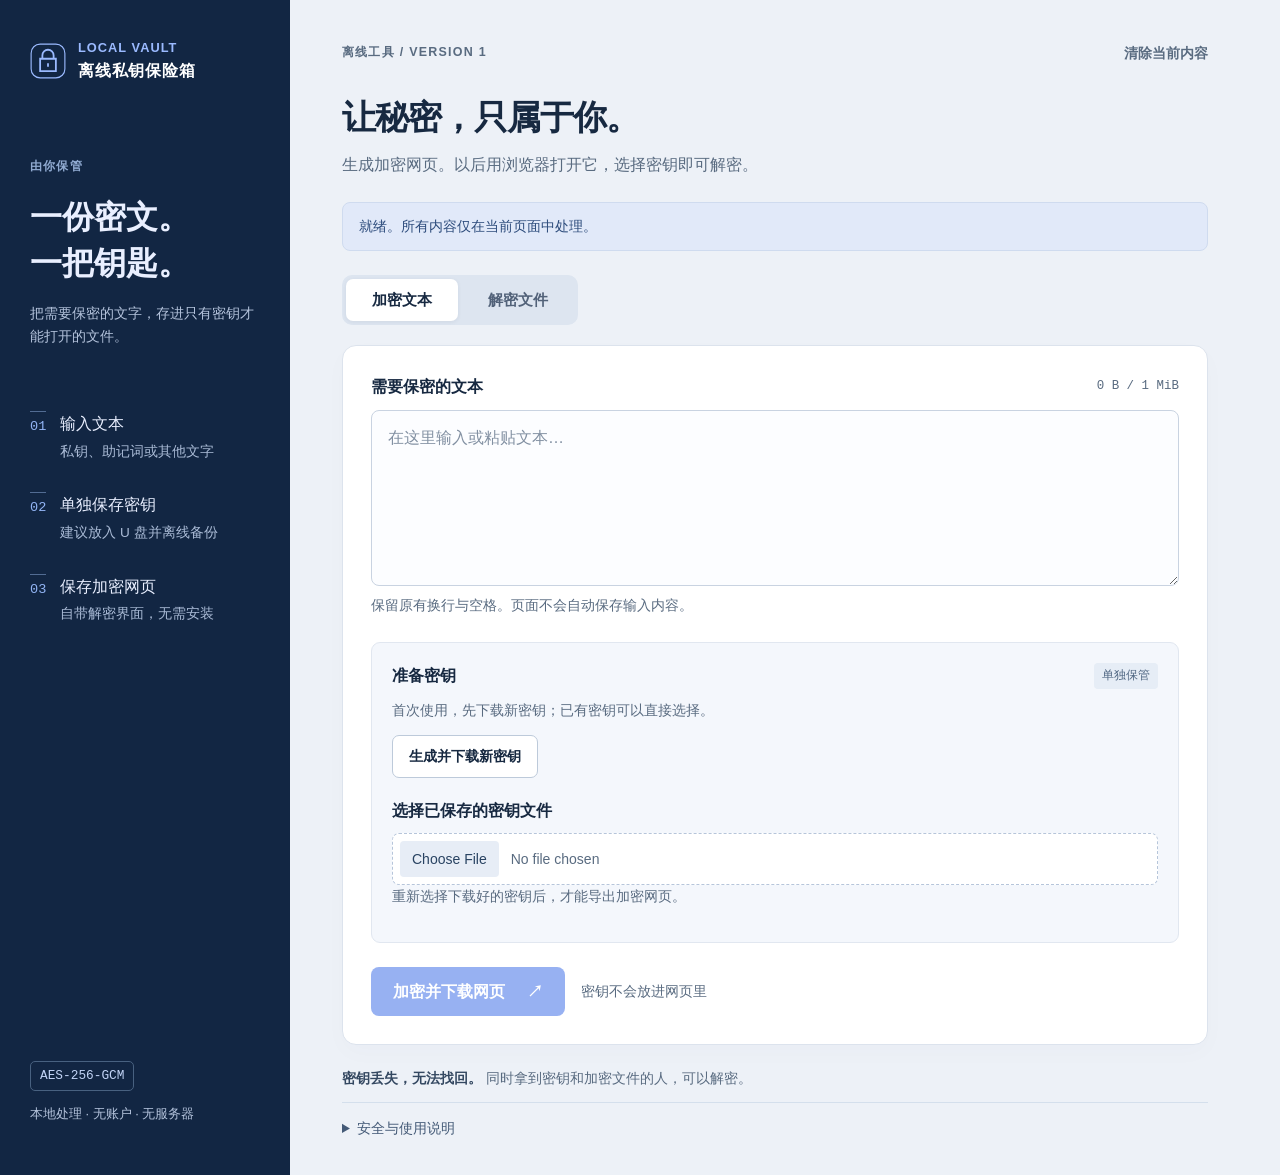
==== dist/离线私钥保险箱.html @ 16de8ae4 "Add standalone offline text encryption vault" ====
<!DOCTYPE html>
<html lang="zh-CN">
<head>
<meta charset="utf-8">
<meta name="viewport" content="width=device-width, initial-scale=1">
<meta http-equiv="Content-Security-Policy" content="default-src 'none'; script-src 'sha256-Pz9Ehizz+CztJKnGuT5qFZwcDbtRwVvG6JyWUM5L2jE=' 'sha256-0K/lf4vNQnO8iaAItMaTrMNDYOmOXX7YpHchv71oDTM='; style-src 'sha256-gRbUAlcmhjHmGNRMegYnKTde2boye4Ot4c38anyOLGw='; img-src data:; connect-src 'none'; object-src 'none'; base-uri 'none'; form-action 'none'">
<meta name="referrer" content="no-referrer">
<title>离线私钥保险箱</title>
<link rel="icon" type="image/svg+xml" href="data:image/svg+xml,%3Csvg xmlns='http://www.w3.org/2000/svg' viewBox='0 0 32 32'%3E%3Crect width='32' height='32' rx='8' fill='%23122643'/%3E%3Cpath d='M10 14v-3a6 6 0 0112 0v3M8 14h16v12H8z' fill='none' stroke='%237faaff' stroke-width='2'/%3E%3C/svg%3E">
<style>:root{color-scheme:light;--ink:#172941;--muted:#596b80;--blue:#275de4;--line:#dce3ed;--canvas:#edf1f7;font-family:-apple-system,BlinkMacSystemFont,"Segoe UI","PingFang SC","Microsoft YaHei",sans-serif;font-size:16px}*{box-sizing:border-box}[hidden]{display:none!important}body{margin:0;background:var(--canvas);color:var(--ink);line-height:1.6}button,input,textarea{font:inherit}button{cursor:pointer;border:0;font-weight:600;transition:background .15s}button:disabled{cursor:not-allowed;opacity:.48}button:focus-visible,input:focus-visible,textarea:focus-visible,summary:focus-visible{outline:3px solid #82a8ff;outline-offset:3px}button:not(:disabled):hover{filter:brightness(.95)}.shell{max-width:1440px;min-height:100vh;margin:auto;display:grid;grid-template-columns:290px minmax(0,1fr)}.rail{background:#122643;color:#e9efff;padding:38px 30px;display:flex;flex-direction:column;min-width:0}.brand{display:flex;align-items:center;gap:12px;color:#9bbaff;font-size:.8rem;font-weight:700;letter-spacing:.08em}.brand-cn{display:block;color:#fff;font-size:1rem;letter-spacing:.05em}.rail-copy{margin-top:68px}.eyebrow{font-size:.78rem;letter-spacing:.1em;font-weight:650}.rail-copy .eyebrow{color:#90aad1}.rail h2{font-size:2rem;font-weight:600;line-height:1.45;margin:16px 0}.rail p{font-size:.9rem;color:#b4c3dc}.steps{list-style:none;padding:0;margin:48px 0;display:grid;gap:30px}.steps li{display:flex;align-items:flex-start;gap:14px;font-size:1rem}.steps li>span{font-family:ui-monospace,monospace;font-size:.85rem;color:#92b4f4;border-top:1px solid #526c93;padding-top:4px}.steps small{display:block;font-size:.85rem;color:#aabbd6;margin-top:4px}.rail-foot{margin-top:auto;padding-top:25px}.protocol{display:inline-block;font-family:ui-monospace,monospace;border:1px solid #486180;border-radius:5px;font-size:.8rem;padding:4px 9px;color:#c2d4f6}.rail-foot p{font-size:.8rem}main{width:100%;max-width:970px;padding:34px 52px 36px;min-width:0}.topline{display:flex;justify-content:space-between;align-items:center;gap:16px;color:var(--muted)}.quiet{background:transparent;color:var(--muted);font-size:.875rem;padding:8px 0}.heading{margin:24px 0}.heading h1{font-size:2.1rem;line-height:1.3;letter-spacing:-.03em;margin:0 0 12px;font-weight:680}.heading p{margin:0;color:var(--muted);font-size:1rem}.notice{background:#e1e9f9;color:#2c4b7b;border:1px solid #cfdbef;border-radius:8px;padding:12px 16px;font-size:.9rem;overflow-wrap:anywhere;margin-bottom:24px;min-height:49px}.notice.error{background:#fff0f0;border-color:#edc1c1;color:#963434}.notice.success{background:#e7f3ed;border-color:#c3ddcf;color:#246346}.tabs{display:flex;gap:4px;padding:4px;background:#dde5f0;border-radius:10px;width:fit-content;margin-bottom:20px}.tabs button{color:#526279;background:transparent;border-radius:7px;padding:9px 26px;font-size:.95rem}.tabs button[aria-pressed=true]{background:#fff;color:var(--ink);box-shadow:0 1px 4px #17294112}.panel{padding:28px;background:#fff;border:1px solid var(--line);border-radius:14px;box-shadow:0 8px 24px #17345605}label,.panel h2{font-size:1rem;font-weight:620}.panel h2{margin:0}.label-row{display:flex;align-items:center;justify-content:space-between;gap:12px;margin-bottom:10px;flex-wrap:wrap}.meta{color:var(--muted);font-family:ui-monospace,monospace;font-size:.78rem}textarea{width:100%;resize:vertical;min-height:176px;border:1px solid #c9d3e1;border-radius:8px;padding:14px 16px;color:var(--ink);background:#fcfdff;line-height:1.65;font-size:1rem;display:block}textarea::placeholder{color:#8290a2}.help{color:var(--muted);font-size:.875rem;line-height:1.6;margin:8px 0 0;overflow-wrap:anywhere}.key-box{margin-top:26px;padding:20px;background:#f4f7fc;border:1px solid #e1e7f0;border-radius:9px}.key-box p{font-size:.875rem;color:var(--muted);margin:0 0 14px}.tag{font-size:.78rem;color:#506783;background:#e6edf6;padding:3px 8px;border-radius:4px}.secondary{background:#fff;border:1px solid #bdcada;border-radius:7px;padding:9px 16px;color:var(--ink);font-size:.9rem}.file-label{display:block;margin:20px 0 9px}input[type=file]{display:block;width:100%;max-width:100%;min-width:0;font-size:.875rem;border:1px dashed #b6c5da;border-radius:7px;background:#fff;padding:7px;color:var(--muted);overflow:hidden}input[type=file]::file-selector-button{font:inherit;background:#e7edf6;border:0;color:#294362;padding:7px 12px;margin-right:12px;border-radius:4px;cursor:pointer}.action-row{display:flex;align-items:center;gap:16px;margin-top:24px;flex-wrap:wrap}.action-row .help{margin:0}.primary{background:var(--blue);color:#fff;padding:12px 22px;border-radius:8px;min-height:48px;font-size:1rem}.primary span{margin-left:18px}#decrypt{margin-top:20px}.verification{border-top:1px solid var(--line);margin-top:24px;padding-top:22px}.verification p{color:var(--muted);font-size:.875rem}.verification label{display:block;margin-bottom:9px;font-size:.9rem}.sealed-info{display:flex;align-items:center;gap:16px;background:#f4f7fc;border-radius:8px;padding:18px;margin:18px 0 24px}.sealed-info p{font-size:.875rem;margin:4px 0 0;color:var(--muted)}.seal-icon{font-size:2rem;color:#5079c6}.result{border-top:1px solid var(--line);padding-top:22px;margin-top:26px}.compact{padding:6px 12px;font-size:.875rem}.result-empty{background:#f7f9fc;border:1px dashed #ced8e5;min-height:96px;padding:24px 16px;display:flex;align-items:center;justify-content:center;color:#708096;font-size:.9rem;text-align:center;border-radius:8px;margin:0}.notes{margin-top:22px;color:var(--muted);font-size:.875rem}.notes>p{margin:0 0 12px}.notes strong{color:#344861;font-weight:620}details{border-top:1px solid #d4dfec;padding-top:14px}summary{cursor:pointer;width:fit-content;font-size:.875rem;color:#445a77}details p{margin:10px 0}.sr-only{position:absolute;width:1px;height:1px;padding:0;margin:-1px;overflow:hidden;clip:rect(0,0,0,0);white-space:nowrap;border:0}.is-sealed .steps{display:none}.is-sealed .rail-copy{margin-bottom:100px}
@media(max-width:1050px){.shell{grid-template-columns:240px minmax(0,1fr)}.rail{padding:30px 24px}main{padding:30px}.heading h1{font-size:1.85rem}.rail h2{font-size:1.8rem}}
@media(max-width:760px){.shell{display:block}.rail{padding:20px 24px}.rail-copy,.steps,.rail-foot{display:none}.brand{font-size:.75rem}.brand-cn{font-size:.95rem}main{padding:22px 18px 30px}.topline{align-items:flex-start}.topline .eyebrow{font-size:.75rem}.heading{margin:20px 0}.heading h1{font-size:1.65rem}.heading p{font-size:.95rem}.panel{padding:20px 16px}.key-box{padding:16px}.notice{margin-bottom:18px}.tabs{width:100%}.tabs button{flex:1;padding:9px 10px}.primary{width:100%}.action-row{gap:9px}.action-row .help{width:100%;text-align:center}.label-row{gap:6px}.quiet{padding:0;font-size:.8rem}.is-sealed .rail-copy{display:none}.notes{font-size:.875rem}}
@media(prefers-reduced-motion:reduce){*{transition:none!important}}
</style>
</head>
<body>
<div class="shell">
<aside class="rail">
  <div class="brand"><svg width="36" height="36" viewBox="0 0 32 32" fill="none" aria-hidden="true"><rect x="1" y="1" width="30" height="30" rx="8" stroke="currentColor"/><path d="M11 14v-3a5 5 0 0110 0v3M9 14h14v11H9zM16 18v3" stroke="currentColor" stroke-width="1.6"/></svg><span>LOCAL VAULT<span class="brand-cn">离线私钥保险箱</span></span></div>
  <div class="rail-copy"><span class="eyebrow">由你保管</span><h2>一份密文。<br>一把钥匙。</h2><p>把需要保密的文字，存进只有密钥才能打开的文件。</p></div>
  <ol class="steps"><li><span>01</span><div>输入文本<small>私钥、助记词或其他文字</small></div></li><li><span>02</span><div>单独保存密钥<small>建议放入 U 盘并离线备份</small></div></li><li><span>03</span><div>保存加密网页<small>自带解密界面，无需安装</small></div></li></ol>
  <div class="rail-foot"><span class="protocol">AES-256-GCM</span><p>本地处理 · 无账户 · 无服务器</p></div>
</aside>
<main>
  <header class="topline"><span class="eyebrow" id="mode-label">离线工具 / VERSION 1</span><button id="clear" class="quiet" type="button">清除当前内容</button></header>
  <div class="heading"><h1 id="page-title">让秘密，只属于你。</h1><p id="page-description">生成加密网页。以后用浏览器打开它，选择密钥即可解密。</p></div>
  <noscript><p class="notice error">需要启用 JavaScript 才能在本地执行加密和解密。</p></noscript>
  <div id="status" class="notice" role="status" aria-live="polite">就绪。所有内容仅在当前页面中处理。</div>
  <nav class="tabs" aria-label="操作方式" id="tabs"><button type="button" id="tab-encrypt" aria-pressed="true">加密文本</button><button type="button" id="tab-decrypt" aria-pressed="false">解密文件</button></nav>
  <section id="encrypt-panel" class="panel" aria-label="加密文本">
    <div class="label-row"><label for="encrypt-text">需要保密的文本</label><span class="meta" id="byte-count">0 B / 1 MiB</span></div>
    <textarea id="encrypt-text" placeholder="在这里输入或粘贴文本…" spellcheck="false" autocomplete="off" autocorrect="off" autocapitalize="off" aria-describedby="text-help"></textarea>
    <p class="help" id="text-help">保留原有换行与空格。页面不会自动保存输入内容。</p>
    <div class="key-box"><div class="label-row"><h2>准备密钥</h2><span class="tag">单独保管</span></div><p>首次使用，先下载新密钥；已有密钥可以直接选择。</p><button id="generate-key" type="button" class="secondary" data-lock>生成并下载新密钥</button><label for="encrypt-key" class="file-label">选择已保存的密钥文件</label><input id="encrypt-key" type="file" accept=".key" data-lock><p id="encrypt-key-info" class="help">重新选择下载好的密钥后，才能导出加密网页。</p></div>
    <div class="action-row"><button id="encrypt" type="button" class="primary" disabled>加密并下载网页 <span aria-hidden="true">↗</span></button><span class="help">密钥不会放进网页里</span></div>
    <div id="verify-box" class="verification" hidden><h2>最后一步：验证保存的文件</h2><p>选择刚下载的加密网页。校验通过后，页面会清除输入文本和当前密钥。</p><label for="verify-file">选择下载的加密网页，完成校验</label><input id="verify-file" type="file" accept=".html,.htm" data-lock></div>
  </section>
  <section id="decrypt-panel" class="panel" aria-label="解密文件" hidden>
    <div id="file-picker"><label for="encrypted-file">选择加密网页</label><input id="encrypted-file" type="file" accept=".html,.htm" data-lock></div>
    <div class="sealed-info"><span class="seal-icon" aria-hidden="true">▣</span><div><h2 id="cipher-title">等待选择加密文件</h2><p id="cipher-info">这里只读取密文，不执行导入网页中的代码。</p></div></div>
    <label for="decrypt-key" class="file-label">选择对应的密钥文件</label><input id="decrypt-key" type="file" accept=".key" data-lock><p id="decrypt-key-info" class="help">密钥只用于当前页面，不会被上传。</p>
    <button id="decrypt" type="button" class="primary" disabled>使用密钥解密</button>
    <div class="result"><div class="label-row"><h2>解密结果</h2><button id="reveal" type="button" class="secondary compact" disabled aria-expanded="false">显示原文</button></div><p id="result-placeholder" class="result-empty">成功解密后，点击「显示原文」查看。</p><label for="plain-output" class="sr-only">解密后的原文</label><textarea id="plain-output" readonly hidden spellcheck="false" autocomplete="off"></textarea><p class="help">切换窗口会隐藏原文。显示后可自行选中文字复制。</p></div>
  </section>
  <footer class="notes"><p><strong>密钥丢失，无法找回。</strong> 同时拿到密钥和加密文件的人，可以解密。</p><details><summary>安全与使用说明</summary><div><p>密钥由系统安全随机源生成，采用 AES-256-GCM 加密并检测密文篡改。正确实现且密钥未泄露时，以目前公开技术，穷举在现实中不可行；这不代表电脑中毒后也能保护明文。</p><p>只打开自己导出或确认可信的加密网页。HTML 内含可执行代码，被替换的网页可能窃取你随后选择的密钥。不要将密文篡改检测理解为网页代码可信验证。</p><p>建议断网使用，并将密钥另存到 U 盘、再做离线备份。不要将两份文件一起同步到云盘。5 分钟无操作会清除当前敏感内容；浏览器内存、系统交换文件和剪贴板历史无法保证彻底擦除。</p><p>请使用支持本地文件 Web Crypto 的现代浏览器。下载是由浏览器保存的，页面无法设置磁盘文件权限；请使用你自己的系统账户保护下载目录。文件格式与解密代码公开，不绑定账户或原电脑。</p></div></details></footer>
</main>
</div>
<script id="vault-payload" type="application/octet-stream"></script>
<script>/* Public format and cryptography only. No DOM, storage or network. */
globalThis.Vault = (() => {
  'use strict';
  const MAX = 1048576;
  const enc = new TextEncoder();
  const header = enc.encode('PVLT0001');
  const keyHeader = enc.encode('PKEY0001');
  const marker = /<script id="vault-payload" type="application\/octet-stream">([A-Za-z0-9+/=]*)<\/script>/g;
  function bytes(b) { if (!(b instanceof Uint8Array)) throw new Error('文件数据格式无效。'); return b; }
  function checkKey(k) { if (bytes(k).length !== 32) throw new Error('密钥长度无效。'); return k; }
  function matches(a,b) { return b.every((v,i) => a[i] === v); }
  function join(...parts) { const out = new Uint8Array(parts.reduce((n,p)=>n+p.length,0)); let offset=0; for(const p of parts){out.set(p,offset);offset+=p.length;} return out; }
  function generateKey() { return crypto.getRandomValues(new Uint8Array(32)); }
  function keyFile(k) { return join(keyHeader,checkKey(k)); }
  function parseKey(b) { if(bytes(b).length!==40 || !matches(b,keyHeader)) throw new Error('请选择本工具生成的 .key 密钥文件（40 字节）。'); return b.slice(8); }
  async function importKey(k,usage) { return crypto.subtle.importKey('raw',checkKey(k),'AES-GCM',false,[usage]); }
  async function seal(text,k) {
    if(typeof text!=='string') throw new Error('请输入文本。');
    const plain=enc.encode(text);
    if(!plain.length || plain.length>MAX) throw new Error('请输入 1 字节至 1 MiB 的文本。');
    try {
      const key=await importKey(k,'encrypt');
      const iv=crypto.getRandomValues(new Uint8Array(12));
      const cipher=await crypto.subtle.encrypt({name:'AES-GCM',iv,additionalData:header,tagLength:128},key,plain);
      return join(header,iv,new Uint8Array(cipher));
    } finally { plain.fill(0); }
  }
  async function open(b,k) {
    if(bytes(b).length<37 || b.length>MAX+36 || !matches(b,header)) throw new Error('加密文件格式、版本或长度无效。');
    const key=await importKey(k,'decrypt');
    let plain;
    try {
      plain=new Uint8Array(await crypto.subtle.decrypt({name:'AES-GCM',iv:b.slice(8,20),additionalData:header,tagLength:128},key,b.slice(20)));
      return new TextDecoder('utf-8',{fatal:true,ignoreBOM:true}).decode(plain);
    } catch { throw new Error('无法解密：密钥不匹配，或加密内容已损坏、被修改。'); }
    finally { if(plain) plain.fill(0); }
  }
  function toBase64(b) { bytes(b); let s=''; for(let i=0;i<b.length;i+=8192)s+=String.fromCharCode(...b.subarray(i,i+8192)); return btoa(s); }
  function fromBase64(s) {
    if(typeof s!=='string'||s.length>Math.ceil((MAX+36)/3)*4||!s.length||s.length%4||!/^[A-Za-z0-9+/]*={0,2}$/.test(s))throw new Error('加密数据编码无效。');
    let raw; try{raw=atob(s);}catch{throw new Error('加密数据编码无效。');}
    if(btoa(raw)!==s)throw new Error('加密数据编码无效。');
    return Uint8Array.from(raw,c=>c.charCodeAt(0));
  }
  function locate(html) {
    if(typeof html!=='string'||html.length>4*1024*1024)throw new Error('加密网页无效或超过 4 MiB。');
    const all=[...html.matchAll(marker)];
    if(all.length!==1)throw new Error('没有找到唯一的加密数据，请选择本工具导出的 HTML 文件。');
    return all[0];
  }
  function extract(html) {return fromBase64(locate(html)[1]);}
  function embed(template,b) {
    locate(template);
    return template.replace(marker,()=>'<script id="vault-payload" type="application/octet-stream">'+toBase64(b)+'<\/script>');
  }
  async function fingerprint(k) {const hash=new Uint8Array(await crypto.subtle.digest('SHA-256',checkKey(k)));return [...hash.slice(0,8)].map(n=>n.toString(16).padStart(2,'0')).join('').match(/.{4}/g).join('-');}
  return Object.freeze({MAX,generateKey,keyFile,parseKey,seal,open,toBase64,fromBase64,extract,embed,fingerprint});
})();
</script>
<script>(() => {
  'use strict';
  // Capture the static document before any user input or state can enter the DOM.
  // Only the inert Base64 payload is replaced when exporting; never serialize live UI.
  const TEMPLATE='<!DOCTYPE html>\n'+document.documentElement.outerHTML;
  const $=id=>document.getElementById(id);
  const V=globalThis.Vault;
  let encryptKey=null,decryptKey=null,cipher=null,pendingCipher=null,expectedFingerprint=null;
  let pendingHTML=null,textRevision=0,pendingRevision=-1;
  let plaintext=null,showing=false,busy=false,epoch=0,lastActivity=Date.now(),embedded=false;
  const urls=new Set();
  function notify(message,type=''){ $('status').textContent=message;$('status').className='notice'+(type?' '+type:''); }
  function hide(){showing=false;$('plain-output').value='';$('plain-output').hidden=true;$('result-placeholder').hidden=false;$('reveal').textContent='显示原文';$('reveal').setAttribute('aria-expanded','false');}
  function clearResult(){plaintext=null;hide();$('reveal').disabled=true;$('result-placeholder').textContent='成功解密后，点击「显示原文」查看。';}
  function wipeKey(which){if(which==='encrypt'){if(encryptKey)encryptKey.fill(0);encryptKey=null;}else{if(decryptKey)decryptKey.fill(0);decryptKey=null;}}
  function sync(){
    document.querySelectorAll('[data-lock]').forEach(el=>el.disabled=busy);
    $('encrypt').disabled=busy||!encryptKey||!$('encrypt-text').value;
    $('decrypt').disabled=busy||!decryptKey||!cipher;
    $('reveal').disabled=busy||plaintext===null;
    $('tab-encrypt').disabled=busy;$('tab-decrypt').disabled=busy;
  }
  async function run(action){
    if(busy)return;
    busy=true;sync();const current=epoch;const valid=()=>epoch===current;
    try{await action(valid);}catch(error){if(valid())notify(error instanceof Error?error.message:'操作失败，请重试。','error');}
    finally{if(valid()){busy=false;sync();}}
  }
  function selectTab(name){hide();$('encrypt-panel').hidden=name!=='encrypt';$('decrypt-panel').hidden=name!=='decrypt';$('tab-encrypt').setAttribute('aria-pressed',String(name==='encrypt'));$('tab-decrypt').setAttribute('aria-pressed',String(name==='decrypt'));}
  function updateCount(){const n=new TextEncoder().encode($('encrypt-text').value).length;$('byte-count').textContent=(n<1024?n+' B':(n/1024).toFixed(1)+' KiB')+' / 1 MiB';}
  function clear(silent=false){
    epoch++;textRevision++;busy=false;wipeKey('encrypt');wipeKey('decrypt');expectedFingerprint=null;pendingCipher=null;pendingHTML=null;pendingRevision=-1;clearResult();
    $('encrypt-text').value='';updateCount();
    for(const id of ['encrypt-key','decrypt-key','verify-file'])$(id).value='';
    $('encrypt-key-info').textContent='重新选择下载好的密钥后，才能导出加密网页。';
    $('decrypt-key-info').textContent='密钥只用于当前页面，不会被上传。';
    $('verify-box').hidden=true;
    for(const url of urls)URL.revokeObjectURL(url);urls.clear();
    if(!silent)notify('已清除当前文本和密钥。磁盘上的文件未删除。');sync();
  }
  function download(data,name,type){
    const url=URL.createObjectURL(new Blob([data],{type}));urls.add(url);
    const a=document.createElement('a');a.href=url;a.download=name;document.body.append(a);a.click();a.remove();
    setTimeout(()=>{URL.revokeObjectURL(url);urls.delete(url);},60000);
  }
  function stamp(){return new Date().toISOString().replace(/[-:]/g,'').replace(/\.\d+Z$/,'Z');}
  async function readKey(input){const file=input.files[0];if(!file)throw new Error('请先选择密钥文件。');if(file.size!==40)throw new Error('密钥文件必须是本工具生成的 40 字节 .key 文件。');const b=new Uint8Array(await file.arrayBuffer());try{return V.parseKey(b);}finally{b.fill(0);}}
  async function readHTML(input){const file=input.files[0];if(!file)throw new Error('请选择加密网页。');if(file.size>4*1024*1024)throw new Error('加密网页超过 4 MiB 上限。');return file.text();}
  async function readCipher(input){return V.extract(await readHTML(input));}
  function describeCipher(){ $('cipher-title').textContent='加密内容已载入';$('cipher-info').textContent='密文 '+(cipher.length/1024).toFixed(1)+' KiB · 需要对应密钥才能打开';}
  $('tab-encrypt').addEventListener('click',()=>selectTab('encrypt'));
  $('tab-decrypt').addEventListener('click',()=>selectTab('decrypt'));
  $('clear').addEventListener('click',()=>clear());
  $('encrypt-text').addEventListener('input',()=>{textRevision++;updateCount();sync();});
  $('generate-key').addEventListener('click',()=>run(async valid=>{
    wipeKey('encrypt');expectedFingerprint=null;$('encrypt-key').value='';
    const k=V.generateKey();
    try{const fp=await V.fingerprint(k);if(!valid())return;expectedFingerprint=fp;download(V.keyFile(k),'保险箱密钥-'+fp+'.key','application/octet-stream');$('encrypt-key-info').textContent='新密钥编号 '+fp+'。请在下方重新选择刚下载的密钥。';notify('已发起密钥下载。保存好后，重新选择同一份密钥文件。');}
    finally{k.fill(0);}
  }));
  $('encrypt-key').addEventListener('change',()=>{
    wipeKey('encrypt');$('encrypt-key-info').textContent='正在读取密钥…';
    run(async valid=>{let k;try{k=await readKey($('encrypt-key'));const fp=await V.fingerprint(k);if(!valid())return;if(expectedFingerprint&&fp!==expectedFingerprint)throw new Error('这不是刚生成的密钥。请选择刚下载的文件，或点击「清除当前内容」后使用其他密钥。');encryptKey=k;k=null;$('encrypt-key-info').textContent='已读取保存的密钥 · '+fp;notify('密钥已读取，可以加密文本。');}finally{if(k)k.fill(0);if(valid()&&!encryptKey)$('encrypt-key-info').textContent='密钥尚未通过校验，请重新选择。';}});
  });
  $('encrypt').addEventListener('click',()=>run(async valid=>{
    const k=encryptKey.slice();let e;
    try{e=await V.seal($('encrypt-text').value,k);const restored=await V.open(e,k);if(!valid())return;if(restored!==$('encrypt-text').value)throw new Error('加密校验未通过或文本在处理期间发生变化，请重试。');const html=V.embed(TEMPLATE,e);pendingCipher=e;pendingHTML=html;pendingRevision=textRevision;download(html,'加密保险箱-'+stamp()+'.html','text/html;charset=utf-8');$('verify-file').value='';$('verify-box').hidden=false;notify('已发起加密网页下载。请完成下方保存校验；密钥需要单独保管。');}
    finally{k.fill(0);}
  }));
  $('verify-file').addEventListener('change',()=>run(async valid=>{
    if(!pendingCipher||!encryptKey)throw new Error('请先加密并下载网页。');
    const expected=pendingCipher,html=await readHTML($('verify-file'));
    if(!valid())return;
    if(html!==pendingHTML)throw new Error('保存的网页与刚导出的完整文件不一致，可能不完整或已被修改，请重新选择。');
    const actual=V.extract(html);
    if(actual.length!==expected.length||actual.some((n,i)=>n!==expected[i]))throw new Error('选择的文件与刚导出的密文不一致，请重新选择。');
    const k=encryptKey.slice();try{await V.open(actual,k);}finally{k.fill(0);}
    if(!valid())return;
    if(textRevision===pendingRevision){clear(true);notify('保存校验通过。当前文本和密钥已清除；请将密钥与加密网页分开备份。','success');}
    else{pendingCipher=null;pendingHTML=null;pendingRevision=-1;$('verify-box').hidden=true;notify('保存校验通过。你后来修改的文本已保留，尚未加密；请继续加密或手动清除。','success');}
  }));
  $('encrypted-file').addEventListener('change',()=>{cipher=null;clearResult();$('cipher-title').textContent='等待校验加密文件';run(async valid=>{const b=await readCipher($('encrypted-file'));if(!valid())return;cipher=b;describeCipher();notify('加密文件已读取，请选择对应密钥。');});});
  $('decrypt-key').addEventListener('change',()=>{wipeKey('decrypt');clearResult();$('decrypt-key-info').textContent='正在读取密钥…';run(async valid=>{let k;try{k=await readKey($('decrypt-key'));const fp=await V.fingerprint(k);if(!valid())return;decryptKey=k;k=null;$('decrypt-key-info').textContent='已读取密钥 · '+fp;notify('密钥已读取，点击「使用密钥解密」继续。');}finally{if(k)k.fill(0);if(valid()&&!decryptKey)$('decrypt-key-info').textContent='密钥无效，请重新选择。';}});});
  $('decrypt').addEventListener('click',()=>run(async valid=>{
    clearResult();const k=decryptKey.slice();const data=cipher;
    try{const text=await V.open(data,k);if(!valid())return;plaintext=text;$('result-placeholder').textContent='已解密并通过完整性校验。原文保持隐藏。';notify('解密成功。点击「显示原文」查看。','success');}
    finally{k.fill(0);}
  }));
  $('reveal').addEventListener('click',()=>{
    if(plaintext===null)return;
    if(showing){hide();return;}
    showing=true;$('plain-output').value=plaintext;$('plain-output').hidden=false;$('result-placeholder').hidden=true;$('reveal').textContent='隐藏原文';$('reveal').setAttribute('aria-expanded','true');
  });
  window.addEventListener('blur',hide);
  document.addEventListener('visibilitychange',()=>{if(document.hidden)hide();});
  for(const event of ['pointerdown','keydown','input','change'])document.addEventListener(event,()=>{lastActivity=Date.now();},{passive:true});
  setInterval(()=>{if(Date.now()-lastActivity>=300000&&(encryptKey||decryptKey||plaintext!==null||$('encrypt-text').value||expectedFingerprint)){clear(true);notify('已因 5 分钟无操作清除当前文本和密钥。');}},1000);
  window.addEventListener('pagehide',()=>clear(true));
  function init(){
    if(!globalThis.crypto?.subtle||!globalThis.crypto?.getRandomValues){notify('当前浏览器不支持本地加密。请用支持 Web Crypto 的现代浏览器直接打开此文件。','error');document.querySelectorAll('button,input,textarea').forEach(el=>{if(el.id!=='clear')el.disabled=true;});return;}
    const payload=$('vault-payload').textContent;
    if(payload){embedded=true;document.body.classList.add('is-sealed');$('tabs').hidden=true;$('file-picker').hidden=true;$('mode-label').textContent='加密文件 / VERSION 1';$('page-title').textContent='用你的密钥，打开秘密。';$('page-description').textContent='这个文件自带解密功能。选择密钥即可在本地查看，无需联网。';selectTab('decrypt');try{cipher=V.fromBase64(payload);describeCipher();notify('加密文件已就绪。请选择对应的密钥文件。');}catch(e){notify(e.message,'error');}}
    sync();
  }
  init();
})();
</script>
</body>
</html>
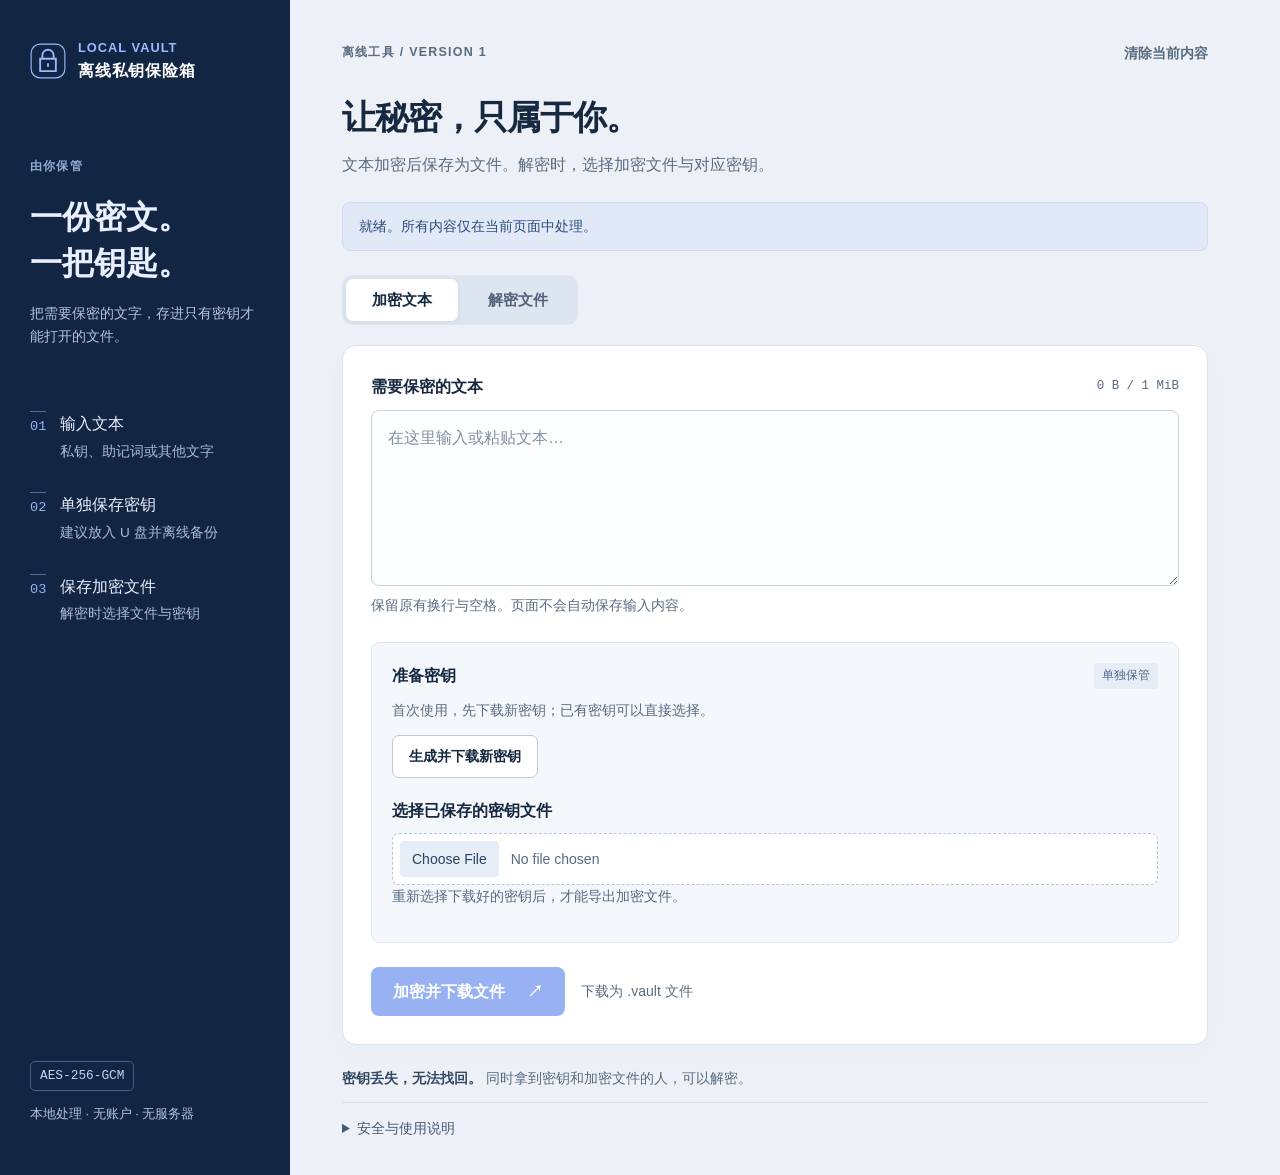
==== commit 0ec1ecc0: "Export encrypted vault files and decrypt with separate keys" ====
--- a/dist/离线私钥保险箱.html
+++ b/dist/离线私钥保险箱.html
@@ -3,7 +3,7 @@
 <head>
 <meta charset="utf-8">
 <meta name="viewport" content="width=device-width, initial-scale=1">
-<meta http-equiv="Content-Security-Policy" content="default-src 'none'; script-src 'sha256-Pz9Ehizz+CztJKnGuT5qFZwcDbtRwVvG6JyWUM5L2jE=' 'sha256-0K/lf4vNQnO8iaAItMaTrMNDYOmOXX7YpHchv71oDTM='; style-src 'sha256-gRbUAlcmhjHmGNRMegYnKTde2boye4Ot4c38anyOLGw='; img-src data:; connect-src 'none'; object-src 'none'; base-uri 'none'; form-action 'none'">
+<meta http-equiv="Content-Security-Policy" content="default-src 'none'; script-src 'sha256-QJYfhJk1WUCYhkzziNHJxo3g7HhgWp8+yD1YOWvzRAQ=' 'sha256-ptz6bQspaPLFUF1kmcL9aYr/EFuZk35DYxd6Kd3TxSI='; style-src 'sha256-gRbUAlcmhjHmGNRMegYnKTde2boye4Ot4c38anyOLGw='; img-src data:; connect-src 'none'; object-src 'none'; base-uri 'none'; form-action 'none'">
 <meta name="referrer" content="no-referrer">
 <title>离线私钥保险箱</title>
 <link rel="icon" type="image/svg+xml" href="data:image/svg+xml,%3Csvg xmlns='http://www.w3.org/2000/svg' viewBox='0 0 32 32'%3E%3Crect width='32' height='32' rx='8' fill='%23122643'/%3E%3Cpath d='M10 14v-3a6 6 0 0112 0v3M8 14h16v12H8z' fill='none' stroke='%237faaff' stroke-width='2'/%3E%3C/svg%3E">
@@ -18,12 +18,12 @@
 <aside class="rail">
   <div class="brand"><svg width="36" height="36" viewBox="0 0 32 32" fill="none" aria-hidden="true"><rect x="1" y="1" width="30" height="30" rx="8" stroke="currentColor"/><path d="M11 14v-3a5 5 0 0110 0v3M9 14h14v11H9zM16 18v3" stroke="currentColor" stroke-width="1.6"/></svg><span>LOCAL VAULT<span class="brand-cn">离线私钥保险箱</span></span></div>
   <div class="rail-copy"><span class="eyebrow">由你保管</span><h2>一份密文。<br>一把钥匙。</h2><p>把需要保密的文字，存进只有密钥才能打开的文件。</p></div>
-  <ol class="steps"><li><span>01</span><div>输入文本<small>私钥、助记词或其他文字</small></div></li><li><span>02</span><div>单独保存密钥<small>建议放入 U 盘并离线备份</small></div></li><li><span>03</span><div>保存加密网页<small>自带解密界面，无需安装</small></div></li></ol>
+  <ol class="steps"><li><span>01</span><div>输入文本<small>私钥、助记词或其他文字</small></div></li><li><span>02</span><div>单独保存密钥<small>建议放入 U 盘并离线备份</small></div></li><li><span>03</span><div>保存加密文件<small>解密时选择文件与密钥</small></div></li></ol>
   <div class="rail-foot"><span class="protocol">AES-256-GCM</span><p>本地处理 · 无账户 · 无服务器</p></div>
 </aside>
 <main>
   <header class="topline"><span class="eyebrow" id="mode-label">离线工具 / VERSION 1</span><button id="clear" class="quiet" type="button">清除当前内容</button></header>
-  <div class="heading"><h1 id="page-title">让秘密，只属于你。</h1><p id="page-description">生成加密网页。以后用浏览器打开它，选择密钥即可解密。</p></div>
+  <div class="heading"><h1 id="page-title">让秘密，只属于你。</h1><p id="page-description">文本加密后保存为文件。解密时，选择加密文件与对应密钥。</p></div>
   <noscript><p class="notice error">需要启用 JavaScript 才能在本地执行加密和解密。</p></noscript>
   <div id="status" class="notice" role="status" aria-live="polite">就绪。所有内容仅在当前页面中处理。</div>
   <nav class="tabs" aria-label="操作方式" id="tabs"><button type="button" id="tab-encrypt" aria-pressed="true">加密文本</button><button type="button" id="tab-decrypt" aria-pressed="false">解密文件</button></nav>
@@ -31,21 +31,20 @@
     <div class="label-row"><label for="encrypt-text">需要保密的文本</label><span class="meta" id="byte-count">0 B / 1 MiB</span></div>
     <textarea id="encrypt-text" placeholder="在这里输入或粘贴文本…" spellcheck="false" autocomplete="off" autocorrect="off" autocapitalize="off" aria-describedby="text-help"></textarea>
     <p class="help" id="text-help">保留原有换行与空格。页面不会自动保存输入内容。</p>
-    <div class="key-box"><div class="label-row"><h2>准备密钥</h2><span class="tag">单独保管</span></div><p>首次使用，先下载新密钥；已有密钥可以直接选择。</p><button id="generate-key" type="button" class="secondary" data-lock>生成并下载新密钥</button><label for="encrypt-key" class="file-label">选择已保存的密钥文件</label><input id="encrypt-key" type="file" accept=".key" data-lock><p id="encrypt-key-info" class="help">重新选择下载好的密钥后，才能导出加密网页。</p></div>
-    <div class="action-row"><button id="encrypt" type="button" class="primary" disabled>加密并下载网页 <span aria-hidden="true">↗</span></button><span class="help">密钥不会放进网页里</span></div>
-    <div id="verify-box" class="verification" hidden><h2>最后一步：验证保存的文件</h2><p>选择刚下载的加密网页。校验通过后，页面会清除输入文本和当前密钥。</p><label for="verify-file">选择下载的加密网页，完成校验</label><input id="verify-file" type="file" accept=".html,.htm" data-lock></div>
+    <div class="key-box"><div class="label-row"><h2>准备密钥</h2><span class="tag">单独保管</span></div><p>首次使用，先下载新密钥；已有密钥可以直接选择。</p><button id="generate-key" type="button" class="secondary" data-lock>生成并下载新密钥</button><label for="encrypt-key" class="file-label">选择已保存的密钥文件</label><input id="encrypt-key" type="file" accept=".key" data-lock><p id="encrypt-key-info" class="help">重新选择下载好的密钥后，才能导出加密文件。</p></div>
+    <div class="action-row"><button id="encrypt" type="button" class="primary" disabled>加密并下载文件 <span aria-hidden="true">↗</span></button><span class="help">下载为 .vault 文件</span></div>
+    <div id="verify-box" class="verification" hidden><h2>最后一步：验证保存的文件</h2><p>选择刚下载的加密文件。校验通过后，页面会清除输入文本和当前密钥。</p><label for="verify-file">选择下载的加密文件，完成校验</label><input id="verify-file" type="file" accept=".vault" data-lock></div>
   </section>
   <section id="decrypt-panel" class="panel" aria-label="解密文件" hidden>
-    <div id="file-picker"><label for="encrypted-file">选择加密网页</label><input id="encrypted-file" type="file" accept=".html,.htm" data-lock></div>
-    <div class="sealed-info"><span class="seal-icon" aria-hidden="true">▣</span><div><h2 id="cipher-title">等待选择加密文件</h2><p id="cipher-info">这里只读取密文，不执行导入网页中的代码。</p></div></div>
+    <div id="file-picker"><label for="encrypted-file">选择加密文件（.vault）</label><input id="encrypted-file" type="file" accept=".vault,.html,.htm" data-lock></div>
+    <div class="sealed-info"><span class="seal-icon" aria-hidden="true">▣</span><div><h2 id="cipher-title">等待选择加密文件</h2><p id="cipher-info">选择之前下载的 .vault 文件，再选择对应的 .key 密钥。</p></div></div>
     <label for="decrypt-key" class="file-label">选择对应的密钥文件</label><input id="decrypt-key" type="file" accept=".key" data-lock><p id="decrypt-key-info" class="help">密钥只用于当前页面，不会被上传。</p>
     <button id="decrypt" type="button" class="primary" disabled>使用密钥解密</button>
     <div class="result"><div class="label-row"><h2>解密结果</h2><button id="reveal" type="button" class="secondary compact" disabled aria-expanded="false">显示原文</button></div><p id="result-placeholder" class="result-empty">成功解密后，点击「显示原文」查看。</p><label for="plain-output" class="sr-only">解密后的原文</label><textarea id="plain-output" readonly hidden spellcheck="false" autocomplete="off"></textarea><p class="help">切换窗口会隐藏原文。显示后可自行选中文字复制。</p></div>
   </section>
-  <footer class="notes"><p><strong>密钥丢失，无法找回。</strong> 同时拿到密钥和加密文件的人，可以解密。</p><details><summary>安全与使用说明</summary><div><p>密钥由系统安全随机源生成，采用 AES-256-GCM 加密并检测密文篡改。正确实现且密钥未泄露时，以目前公开技术，穷举在现实中不可行；这不代表电脑中毒后也能保护明文。</p><p>只打开自己导出或确认可信的加密网页。HTML 内含可执行代码，被替换的网页可能窃取你随后选择的密钥。不要将密文篡改检测理解为网页代码可信验证。</p><p>建议断网使用，并将密钥另存到 U 盘、再做离线备份。不要将两份文件一起同步到云盘。5 分钟无操作会清除当前敏感内容；浏览器内存、系统交换文件和剪贴板历史无法保证彻底擦除。</p><p>请使用支持本地文件 Web Crypto 的现代浏览器。下载是由浏览器保存的，页面无法设置磁盘文件权限；请使用你自己的系统账户保护下载目录。文件格式与解密代码公开，不绑定账户或原电脑。</p></div></details></footer>
+  <footer class="notes"><p><strong>密钥丢失，无法找回。</strong> 同时拿到密钥和加密文件的人，可以解密。</p><details><summary>安全与使用说明</summary><div><p>密钥由系统安全随机源生成，采用 AES-256-GCM 加密并检测密文篡改。正确实现且密钥未泄露时，以目前公开技术，穷举在现实中不可行；这不代表电脑中毒后也能保护明文。</p><p>请使用可信的工具页面。导出的 .vault 文件只包含密文，不含密钥或解密程序。也可导入旧版 .html 加密文件，页面仅读取其中的密文，不执行它的代码。</p><p>建议断网使用，并将密钥另存到 U 盘、再做离线备份。不要将两份文件一起同步到云盘。5 分钟无操作会清除当前敏感内容；浏览器内存、系统交换文件和剪贴板历史无法保证彻底擦除。</p><p>请使用支持本地文件 Web Crypto 的现代浏览器。下载是由浏览器保存的，页面无法设置磁盘文件权限；请使用你自己的系统账户保护下载目录。文件格式与解密代码公开，不绑定账户或原电脑。</p></div></details></footer>
 </main>
 </div>
-<script id="vault-payload" type="application/octet-stream"></script>
 <script>/* Public format and cryptography only. No DOM, storage or network. */
 globalThis.Vault = (() => {
   'use strict';
@@ -73,8 +72,12 @@
       return join(header,iv,new Uint8Array(cipher));
     } finally { plain.fill(0); }
   }
+  function validateEnvelope(b) {
+    if(bytes(b).length<37 || b.length>MAX+36 || !matches(b,header)) throw new Error('加密文件格式、版本或长度无效。');
+    return b;
+  }
   async function open(b,k) {
-    if(bytes(b).length<37 || b.length>MAX+36 || !matches(b,header)) throw new Error('加密文件格式、版本或长度无效。');
+    validateEnvelope(b);
     const key=await importKey(k,'decrypt');
     let plain;
     try {
@@ -97,24 +100,23 @@
     return all[0];
   }
   function extract(html) {return fromBase64(locate(html)[1]);}
-  function embed(template,b) {
-    locate(template);
-    return template.replace(marker,()=>'<script id="vault-payload" type="application/octet-stream">'+toBase64(b)+'<\/script>');
+  function parseFile(b) {
+    if(bytes(b).length>4*1024*1024)throw new Error('文件超过 4 MiB 上限。');
+    if(matches(b,header))return validateEnvelope(b);
+    try{return validateEnvelope(extract(new TextDecoder('utf-8',{fatal:true}).decode(b)));}
+    catch{throw new Error('无法识别加密文件，请选择本工具导出的 .vault 文件。');}
   }
   async function fingerprint(k) {const hash=new Uint8Array(await crypto.subtle.digest('SHA-256',checkKey(k)));return [...hash.slice(0,8)].map(n=>n.toString(16).padStart(2,'0')).join('').match(/.{4}/g).join('-');}
-  return Object.freeze({MAX,generateKey,keyFile,parseKey,seal,open,toBase64,fromBase64,extract,embed,fingerprint});
+  return Object.freeze({MAX,generateKey,keyFile,parseKey,seal,open,toBase64,fromBase64,extract,parseFile,fingerprint});
 })();
 </script>
 <script>(() => {
   'use strict';
-  // Capture the static document before any user input or state can enter the DOM.
-  // Only the inert Base64 payload is replaced when exporting; never serialize live UI.
-  const TEMPLATE='<!DOCTYPE html>\n'+document.documentElement.outerHTML;
   const $=id=>document.getElementById(id);
   const V=globalThis.Vault;
   let encryptKey=null,decryptKey=null,cipher=null,pendingCipher=null,expectedFingerprint=null;
-  let pendingHTML=null,textRevision=0,pendingRevision=-1;
-  let plaintext=null,showing=false,busy=false,epoch=0,lastActivity=Date.now(),embedded=false;
+  let textRevision=0,pendingRevision=-1;
+  let plaintext=null,showing=false,busy=false,epoch=0,lastActivity=Date.now();
   const urls=new Set();
   function notify(message,type=''){ $('status').textContent=message;$('status').className='notice'+(type?' '+type:''); }
   function hide(){showing=false;$('plain-output').value='';$('plain-output').hidden=true;$('result-placeholder').hidden=false;$('reveal').textContent='显示原文';$('reveal').setAttribute('aria-expanded','false');}
@@ -136,10 +138,10 @@
   function selectTab(name){hide();$('encrypt-panel').hidden=name!=='encrypt';$('decrypt-panel').hidden=name!=='decrypt';$('tab-encrypt').setAttribute('aria-pressed',String(name==='encrypt'));$('tab-decrypt').setAttribute('aria-pressed',String(name==='decrypt'));}
   function updateCount(){const n=new TextEncoder().encode($('encrypt-text').value).length;$('byte-count').textContent=(n<1024?n+' B':(n/1024).toFixed(1)+' KiB')+' / 1 MiB';}
   function clear(silent=false){
-    epoch++;textRevision++;busy=false;wipeKey('encrypt');wipeKey('decrypt');expectedFingerprint=null;pendingCipher=null;pendingHTML=null;pendingRevision=-1;clearResult();
+    epoch++;textRevision++;busy=false;wipeKey('encrypt');wipeKey('decrypt');expectedFingerprint=null;pendingCipher=null;pendingRevision=-1;clearResult();
     $('encrypt-text').value='';updateCount();
     for(const id of ['encrypt-key','decrypt-key','verify-file'])$(id).value='';
-    $('encrypt-key-info').textContent='重新选择下载好的密钥后，才能导出加密网页。';
+    $('encrypt-key-info').textContent='重新选择下载好的密钥后，才能导出加密文件。';
     $('decrypt-key-info').textContent='密钥只用于当前页面，不会被上传。';
     $('verify-box').hidden=true;
     for(const url of urls)URL.revokeObjectURL(url);urls.clear();
@@ -152,8 +154,8 @@
   }
   function stamp(){return new Date().toISOString().replace(/[-:]/g,'').replace(/\.\d+Z$/,'Z');}
   async function readKey(input){const file=input.files[0];if(!file)throw new Error('请先选择密钥文件。');if(file.size!==40)throw new Error('密钥文件必须是本工具生成的 40 字节 .key 文件。');const b=new Uint8Array(await file.arrayBuffer());try{return V.parseKey(b);}finally{b.fill(0);}}
-  async function readHTML(input){const file=input.files[0];if(!file)throw new Error('请选择加密网页。');if(file.size>4*1024*1024)throw new Error('加密网页超过 4 MiB 上限。');return file.text();}
-  async function readCipher(input){return V.extract(await readHTML(input));}
+  async function readFile(input){const file=input.files[0];if(!file)throw new Error('请选择加密文件。');if(file.size>4*1024*1024)throw new Error('加密文件超过 4 MiB 上限。');return new Uint8Array(await file.arrayBuffer());}
+  async function readCipher(input){return V.parseFile(await readFile(input));}
   function describeCipher(){ $('cipher-title').textContent='加密内容已载入';$('cipher-info').textContent='密文 '+(cipher.length/1024).toFixed(1)+' KiB · 需要对应密钥才能打开';}
   $('tab-encrypt').addEventListener('click',()=>selectTab('encrypt'));
   $('tab-decrypt').addEventListener('click',()=>selectTab('decrypt'));
@@ -171,20 +173,18 @@
   });
   $('encrypt').addEventListener('click',()=>run(async valid=>{
     const k=encryptKey.slice();let e;
-    try{e=await V.seal($('encrypt-text').value,k);const restored=await V.open(e,k);if(!valid())return;if(restored!==$('encrypt-text').value)throw new Error('加密校验未通过或文本在处理期间发生变化，请重试。');const html=V.embed(TEMPLATE,e);pendingCipher=e;pendingHTML=html;pendingRevision=textRevision;download(html,'加密保险箱-'+stamp()+'.html','text/html;charset=utf-8');$('verify-file').value='';$('verify-box').hidden=false;notify('已发起加密网页下载。请完成下方保存校验；密钥需要单独保管。');}
+    try{e=await V.seal($('encrypt-text').value,k);const restored=await V.open(e,k);if(!valid())return;if(restored!==$('encrypt-text').value)throw new Error('加密校验未通过或文本在处理期间发生变化，请重试。');pendingCipher=e;pendingRevision=textRevision;download(e,'加密保险箱-'+stamp()+'.vault','application/octet-stream');$('verify-file').value='';$('verify-box').hidden=false;notify('已发起加密文件下载。请完成下方保存校验；密钥需要单独保管。');}
     finally{k.fill(0);}
   }));
   $('verify-file').addEventListener('change',()=>run(async valid=>{
-    if(!pendingCipher||!encryptKey)throw new Error('请先加密并下载网页。');
-    const expected=pendingCipher,html=await readHTML($('verify-file'));
+    if(!pendingCipher||!encryptKey)throw new Error('请先加密并下载文件。');
+    const expected=pendingCipher,actual=await readFile($('verify-file'));
     if(!valid())return;
-    if(html!==pendingHTML)throw new Error('保存的网页与刚导出的完整文件不一致，可能不完整或已被修改，请重新选择。');
-    const actual=V.extract(html);
     if(actual.length!==expected.length||actual.some((n,i)=>n!==expected[i]))throw new Error('选择的文件与刚导出的密文不一致，请重新选择。');
     const k=encryptKey.slice();try{await V.open(actual,k);}finally{k.fill(0);}
     if(!valid())return;
-    if(textRevision===pendingRevision){clear(true);notify('保存校验通过。当前文本和密钥已清除；请将密钥与加密网页分开备份。','success');}
-    else{pendingCipher=null;pendingHTML=null;pendingRevision=-1;$('verify-box').hidden=true;notify('保存校验通过。你后来修改的文本已保留，尚未加密；请继续加密或手动清除。','success');}
+    if(textRevision===pendingRevision){clear(true);notify('保存校验通过。当前文本和密钥已清除；请将密钥与加密文件分开备份。','success');}
+    else{pendingCipher=null;pendingRevision=-1;$('verify-box').hidden=true;notify('保存校验通过。你后来修改的文本已保留，尚未加密；请继续加密或手动清除。','success');}
   }));
   $('encrypted-file').addEventListener('change',()=>{cipher=null;clearResult();$('cipher-title').textContent='等待校验加密文件';run(async valid=>{const b=await readCipher($('encrypted-file'));if(!valid())return;cipher=b;describeCipher();notify('加密文件已读取，请选择对应密钥。');});});
   $('decrypt-key').addEventListener('change',()=>{wipeKey('decrypt');clearResult();$('decrypt-key-info').textContent='正在读取密钥…';run(async valid=>{let k;try{k=await readKey($('decrypt-key'));const fp=await V.fingerprint(k);if(!valid())return;decryptKey=k;k=null;$('decrypt-key-info').textContent='已读取密钥 · '+fp;notify('密钥已读取，点击「使用密钥解密」继续。');}finally{if(k)k.fill(0);if(valid()&&!decryptKey)$('decrypt-key-info').textContent='密钥无效，请重新选择。';}});});
@@ -205,8 +205,6 @@
   window.addEventListener('pagehide',()=>clear(true));
   function init(){
     if(!globalThis.crypto?.subtle||!globalThis.crypto?.getRandomValues){notify('当前浏览器不支持本地加密。请用支持 Web Crypto 的现代浏览器直接打开此文件。','error');document.querySelectorAll('button,input,textarea').forEach(el=>{if(el.id!=='clear')el.disabled=true;});return;}
-    const payload=$('vault-payload').textContent;
-    if(payload){embedded=true;document.body.classList.add('is-sealed');$('tabs').hidden=true;$('file-picker').hidden=true;$('mode-label').textContent='加密文件 / VERSION 1';$('page-title').textContent='用你的密钥，打开秘密。';$('page-description').textContent='这个文件自带解密功能。选择密钥即可在本地查看，无需联网。';selectTab('decrypt');try{cipher=V.fromBase64(payload);describeCipher();notify('加密文件已就绪。请选择对应的密钥文件。');}catch(e){notify(e.message,'error');}}
     sync();
   }
   init();
